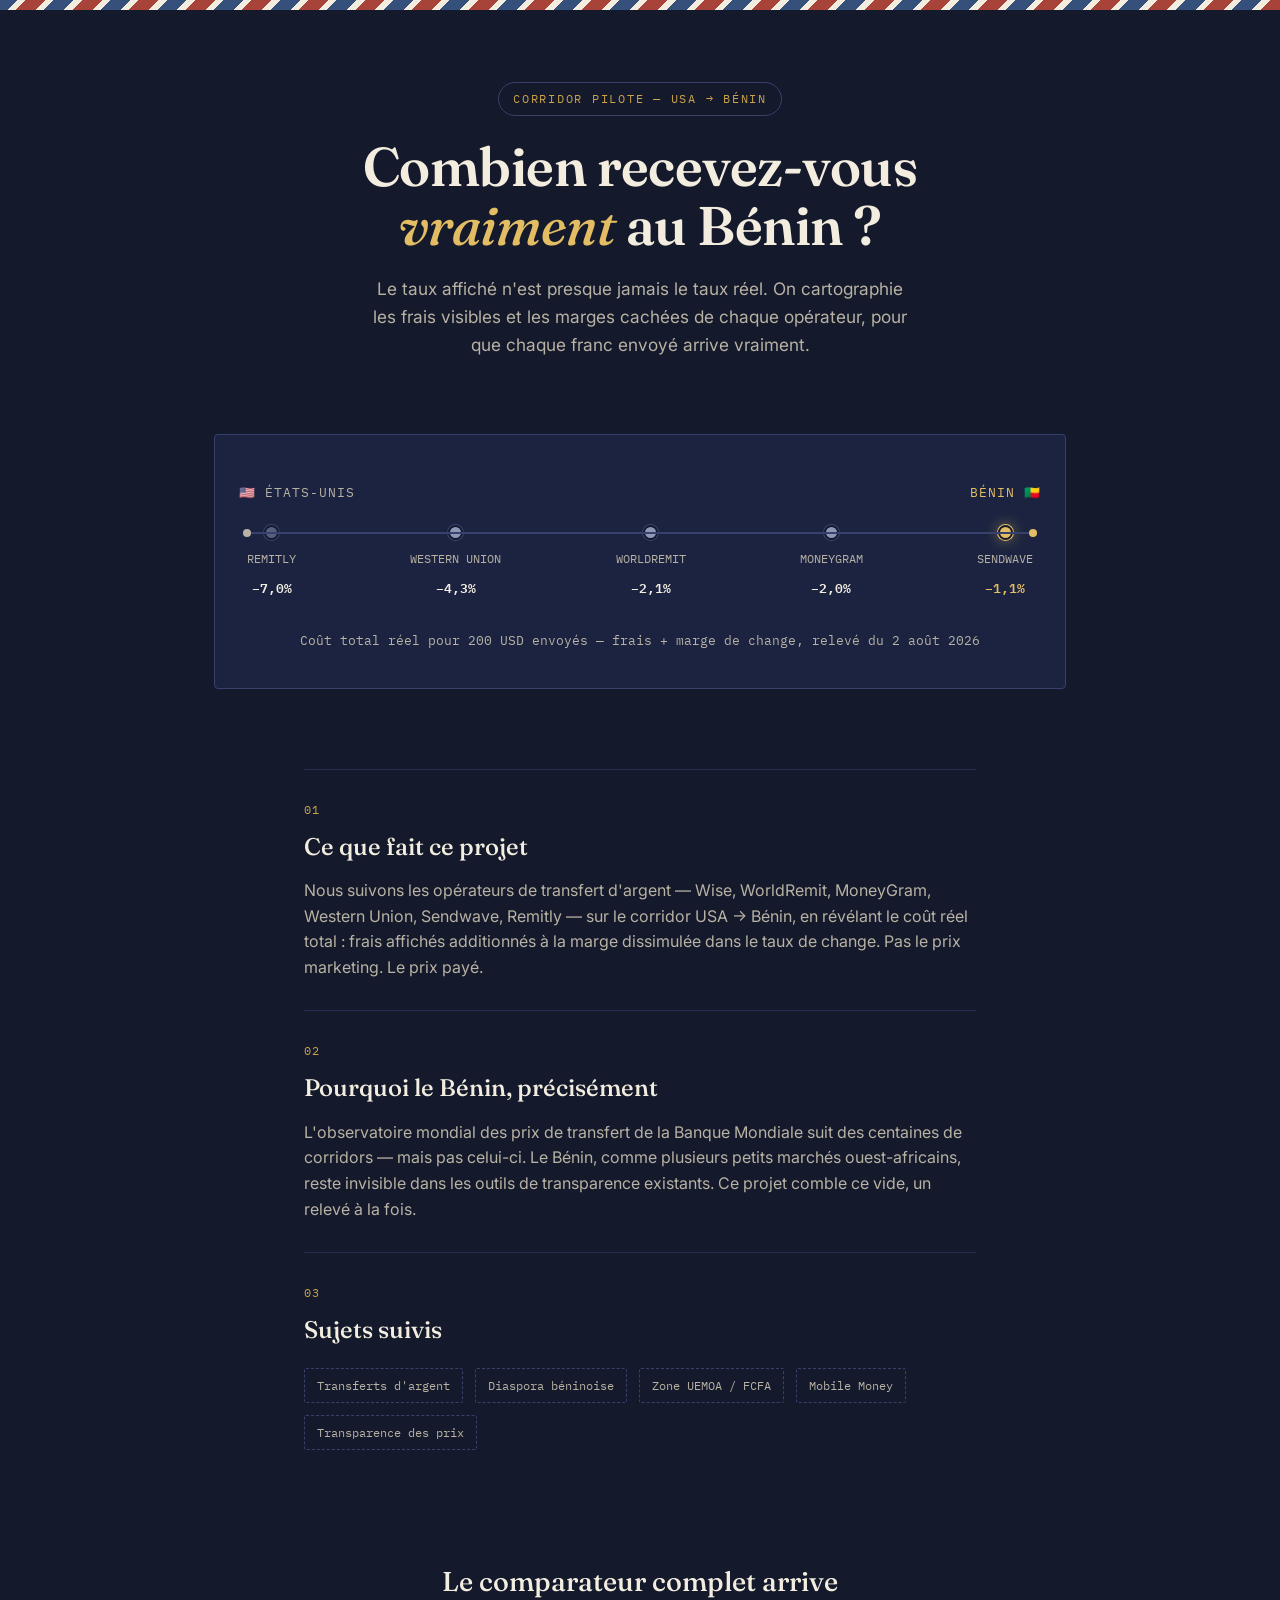
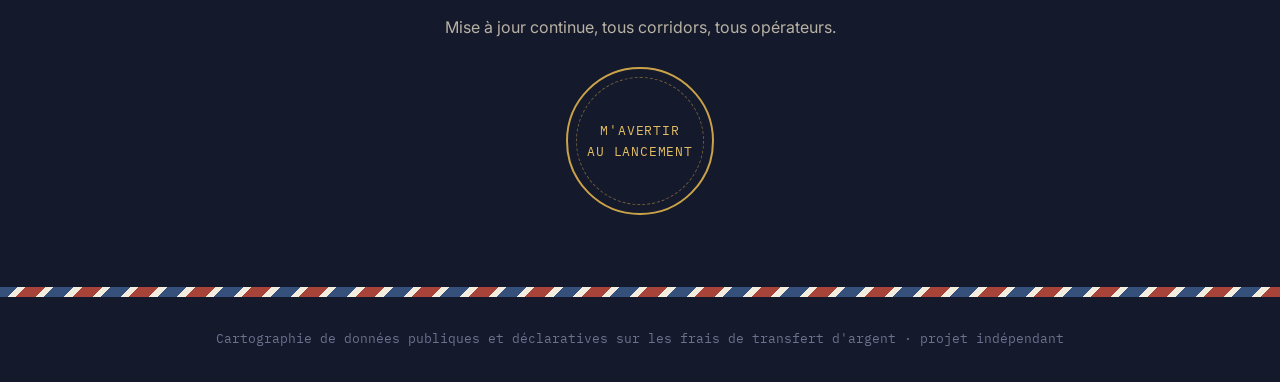
==== index.html @ c75b574a "Add initial index.html for money transfer project This HTML file provides a comprehensive layout for" ====
<!DOCTYPE html>
<html lang="fr">
<head>
<meta charset="UTF-8">
<meta name="viewport" content="width=device-width, initial-scale=1.0">
<title>Combien recevez-vous vraiment au Bénin ?</title>
<link rel="preconnect" href="https://fonts.googleapis.com">
<link rel="preconnect" href="https://fonts.gstatic.com" crossorigin>
<link href="https://fonts.googleapis.com/css2?family=Fraunces:opsz,wght@9..144,300;9..144,500;9..144,600;9..144,700&family=Inter:wght@400;500;600&family=IBM+Plex+Mono:wght@400;500;600&display=swap" rel="stylesheet">
<style>
  :root {
    --indigo-950: #14192b;
    --indigo-900: #1b2340;
    --indigo-800: #262f52;
    --indigo-700: #37416c;
    --gold: #c9a24a;
    --gold-bright: #e3bd63;
    --cowrie: #f3ede0;
    --cowrie-dim: #b8b2a4;
    --stripe-red: #a8433a;
    --stripe-blue: #35507a;
  }

  * { box-sizing: border-box; margin: 0; padding: 0; }

  @media (prefers-reduced-motion: reduce) {
    *, *::before, *::after { animation-duration: 0.01ms !important; transition-duration: 0.01ms !important; }
  }

  html { scroll-behavior: smooth; }

  body {
    font-family: 'Inter', system-ui, sans-serif;
    background: var(--indigo-950);
    color: var(--cowrie);
    line-height: 1.6;
    -webkit-font-smoothing: antialiased;
  }

  /* ---------- Bordure "par avion" — signature du design ---------- */
  .airmail-stripe {
    height: 10px;
    width: 100%;
    background: repeating-linear-gradient(
      -45deg,
      var(--stripe-red) 0px, var(--stripe-red) 14px,
      var(--cowrie) 14px, var(--cowrie) 20px,
      var(--stripe-blue) 20px, var(--stripe-blue) 34px,
      var(--cowrie) 34px, var(--cowrie) 40px
    );
  }

  a { color: inherit; }

  /* ---------- En-tête ---------- */
  header {
    padding: 72px 24px 56px;
    text-align: center;
    max-width: 720px;
    margin: 0 auto;
  }

  .eyebrow {
    font-family: 'IBM Plex Mono', monospace;
    font-size: 0.78rem;
    letter-spacing: 0.14em;
    text-transform: uppercase;
    color: var(--gold);
    margin-bottom: 22px;
    display: inline-block;
    border: 1px solid var(--indigo-700);
    padding: 6px 14px;
    border-radius: 999px;
  }

  h1 {
    font-family: 'Fraunces', serif;
    font-optical-sizing: auto;
    font-weight: 600;
    font-size: clamp(2.1rem, 5.5vw, 3.4rem);
    line-height: 1.08;
    color: var(--cowrie);
    letter-spacing: -0.01em;
  }

  h1 em {
    font-style: italic;
    font-weight: 500;
    color: var(--gold-bright);
  }

  header p.lead {
    margin-top: 20px;
    color: var(--cowrie-dim);
    font-size: 1.08rem;
    max-width: 540px;
    margin-left: auto;
    margin-right: auto;
  }

  /* ---------- Le corridor : diagramme signature ---------- */
  .corridor-section {
    max-width: 900px;
    margin: 0 auto;
    padding: 20px 24px 80px;
  }

  .corridor {
    position: relative;
    padding: 48px 24px 36px;
    background: var(--indigo-900);
    border: 1px solid var(--indigo-700);
    border-radius: 4px;
  }

  .corridor-labels {
    display: flex;
    justify-content: space-between;
    font-family: 'IBM Plex Mono', monospace;
    font-size: 0.8rem;
    letter-spacing: 0.08em;
    text-transform: uppercase;
    color: var(--cowrie-dim);
    margin-bottom: 28px;
  }
  .corridor-labels .dest { color: var(--gold-bright); }

  .route-line {
    position: relative;
    height: 2px;
    background: var(--indigo-700);
    margin: 0 8px;
  }

  .route-line::before, .route-line::after {
    content: "";
    position: absolute;
    top: 50%;
    transform: translateY(-50%);
    width: 8px;
    height: 8px;
    border-radius: 50%;
    background: var(--cowrie-dim);
  }
  .route-line::before { left: -4px; }
  .route-line::after { right: -4px; background: var(--gold-bright); }

  .waypoints {
    display: flex;
    justify-content: space-between;
    padding: 0 8px;
    margin-top: -9px;
  }

  .waypoint {
    display: flex;
    flex-direction: column;
    align-items: center;
    gap: 10px;
    animation: rise 0.6s ease backwards;
  }
  .waypoint:nth-child(1) { animation-delay: 0.05s; }
  .waypoint:nth-child(2) { animation-delay: 0.15s; }
  .waypoint:nth-child(3) { animation-delay: 0.25s; }
  .waypoint:nth-child(4) { animation-delay: 0.35s; }
  .waypoint:nth-child(5) { animation-delay: 0.45s; }

  @keyframes rise {
    from { opacity: 0; transform: translateY(10px); }
    to { opacity: 1; transform: translateY(0); }
  }

  .dot {
    width: 15px;
    height: 15px;
    border-radius: 50%;
    border: 2px solid var(--indigo-950);
    box-shadow: 0 0 0 1px var(--indigo-700);
    transition: transform 0.2s ease;
  }
  .waypoint:hover .dot { transform: scale(1.3); }

  .dot.best { background: var(--gold-bright); box-shadow: 0 0 0 1px var(--gold-bright), 0 0 14px 1px #e3bd6377; }
  .dot.mid { background: #8f97b8; }
  .dot.low { background: #565f81; }

  .waypoint .op-name {
    font-family: 'IBM Plex Mono', monospace;
    font-size: 0.72rem;
    color: var(--cowrie-dim);
    text-align: center;
  }
  .waypoint .op-cost {
    font-family: 'IBM Plex Mono', monospace;
    font-size: 0.82rem;
    font-weight: 600;
    color: var(--cowrie);
  }
  .waypoint.is-best .op-cost { color: var(--gold-bright); }

  .corridor-caption {
    text-align: center;
    font-size: 0.8rem;
    color: var(--cowrie-dim);
    margin-top: 32px;
    font-family: 'IBM Plex Mono', monospace;
  }

  /* ---------- Cartes ---------- */
  .wrap {
    max-width: 720px;
    margin: 0 auto;
    padding: 0 24px 24px;
  }

  .card {
    padding: 30px 0;
    border-top: 1px solid var(--indigo-800);
  }

  .card .num {
    font-family: 'IBM Plex Mono', monospace;
    font-size: 0.78rem;
    color: var(--gold);
    letter-spacing: 0.1em;
  }

  .card h2 {
    font-family: 'Fraunces', serif;
    font-weight: 500;
    font-size: 1.5rem;
    margin: 8px 0 12px;
    color: var(--cowrie);
  }

  .card p { color: var(--cowrie-dim); font-size: 1rem; }

  /* ---------- Timbres / sujets ---------- */
  .stamps {
    display: flex;
    flex-wrap: wrap;
    gap: 12px;
    margin-top: 18px;
  }

  .stamp {
    font-family: 'IBM Plex Mono', monospace;
    font-size: 0.75rem;
    color: var(--cowrie-dim);
    border: 1px dashed var(--indigo-700);
    padding: 7px 12px;
    border-radius: 2px;
  }

  /* ---------- CTA ---------- */
  .cta-block {
    text-align: center;
    padding: 56px 24px 72px;
  }

  .cta-block h2 {
    font-family: 'Fraunces', serif;
    font-weight: 500;
    font-size: 1.7rem;
    margin-bottom: 12px;
  }

  .cta-block p { color: var(--cowrie-dim); margin-bottom: 26px; }

  .seal {
    display: inline-flex;
    align-items: center;
    justify-content: center;
    width: 148px;
    height: 148px;
    border-radius: 50%;
    border: 2px solid var(--gold);
    color: var(--gold-bright);
    font-family: 'IBM Plex Mono', monospace;
    font-size: 0.82rem;
    text-transform: uppercase;
    letter-spacing: 0.06em;
    text-align: center;
    text-decoration: none;
    padding: 10px;
    transition: transform 0.2s ease, background 0.2s ease;
    position: relative;
  }
  .seal::before {
    content: "";
    position: absolute;
    inset: 8px;
    border: 1px dashed var(--gold);
    border-radius: 50%;
    opacity: 0.5;
  }
  .seal:hover { transform: scale(1.05); background: #c9a24a14; }
  .seal:focus-visible { outline: 2px solid var(--gold-bright); outline-offset: 4px; }

  footer {
    text-align: center;
    padding: 32px 24px;
    color: #6b7290;
    font-size: 0.8rem;
    font-family: 'IBM Plex Mono', monospace;
  }

  @media (max-width: 600px) {
    .corridor { padding: 36px 14px 28px; }
    .op-name { display: none; }
    .waypoint .op-cost { font-size: 0.7rem; }
  }
</style>
</head>
<body>

<div class="airmail-stripe"></div>

<header>
  <span class="eyebrow">Corridor pilote — USA → Bénin</span>
  <h1>Combien recevez-vous <em>vraiment</em> au Bénin ?</h1>
  <p class="lead">
    Le taux affiché n'est presque jamais le taux réel. On cartographie les frais visibles
    et les marges cachées de chaque opérateur, pour que chaque franc envoyé arrive vraiment.
  </p>
</header>

<section class="corridor-section">
  <div class="corridor">
    <div class="corridor-labels">
      <span>🇺🇸 États-Unis</span>
      <span class="dest">Bénin 🇧🇯</span>
    </div>
    <div class="route-line"></div>
    <div class="waypoints">
      <div class="waypoint">
        <div class="dot low"></div>
        <div class="op-name">REMITLY</div>
        <div class="op-cost">−7,0%</div>
      </div>
      <div class="waypoint">
        <div class="dot mid"></div>
        <div class="op-name">WESTERN UNION</div>
        <div class="op-cost">−4,3%</div>
      </div>
      <div class="waypoint">
        <div class="dot mid"></div>
        <div class="op-name">WORLDREMIT</div>
        <div class="op-cost">−2,1%</div>
      </div>
      <div class="waypoint">
        <div class="dot mid"></div>
        <div class="op-name">MONEYGRAM</div>
        <div class="op-cost">−2,0%</div>
      </div>
      <div class="waypoint is-best">
        <div class="dot best"></div>
        <div class="op-name">SENDWAVE</div>
        <div class="op-cost">−1,1%</div>
      </div>
    </div>
    <p class="corridor-caption">Coût total réel pour 200 USD envoyés — frais + marge de change, relevé du 2 août 2026</p>
  </div>
</section>

<div class="wrap">

  <div class="card">
    <div class="num">01</div>
    <h2>Ce que fait ce projet</h2>
    <p>
      Nous suivons les opérateurs de transfert d'argent — Wise, WorldRemit, MoneyGram,
      Western Union, Sendwave, Remitly — sur le corridor USA → Bénin, en révélant le coût
      réel total : frais affichés additionnés à la marge dissimulée dans le taux de change.
      Pas le prix marketing. Le prix payé.
    </p>
  </div>

  <div class="card">
    <div class="num">02</div>
    <h2>Pourquoi le Bénin, précisément</h2>
    <p>
      L'observatoire mondial des prix de transfert de la Banque Mondiale suit des centaines
      de corridors — mais pas celui-ci. Le Bénin, comme plusieurs petits marchés ouest-africains,
      reste invisible dans les outils de transparence existants. Ce projet comble ce vide,
      un relevé à la fois.
    </p>
  </div>

  <div class="card">
    <div class="num">03</div>
    <h2>Sujets suivis</h2>
    <div class="stamps">
      <span class="stamp">Transferts d'argent</span>
      <span class="stamp">Diaspora béninoise</span>
      <span class="stamp">Zone UEMOA / FCFA</span>
      <span class="stamp">Mobile Money</span>
      <span class="stamp">Transparence des prix</span>
    </div>
  </div>

</div>

<div class="cta-block">
  <h2>Le comparateur complet arrive</h2>
  <p>Mise à jour continue, tous corridors, tous opérateurs.</p>
  <a href="#" class="seal">M'avertir<br>au lancement</a>
</div>

<div class="airmail-stripe"></div>
<footer>Cartographie de données publiques et déclaratives sur les frais de transfert d'argent · projet indépendant</footer>

</body>
</html>
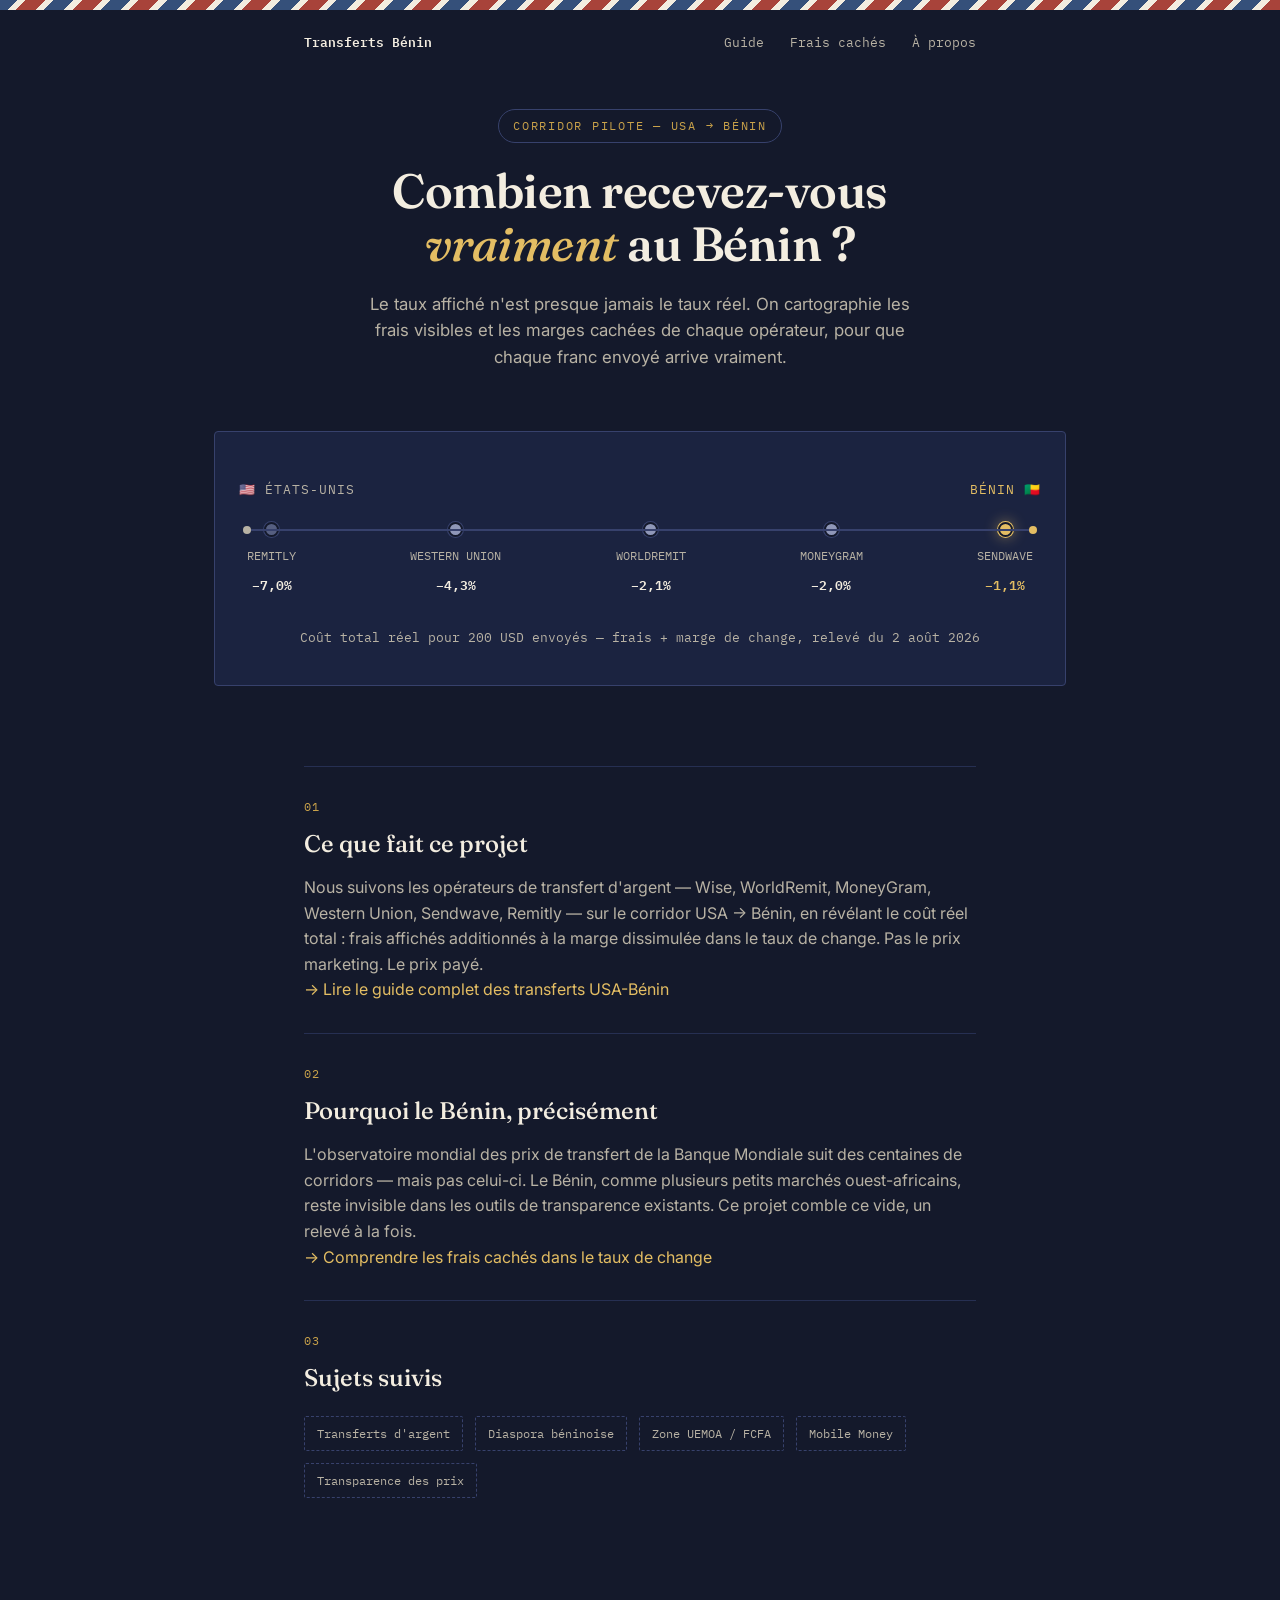
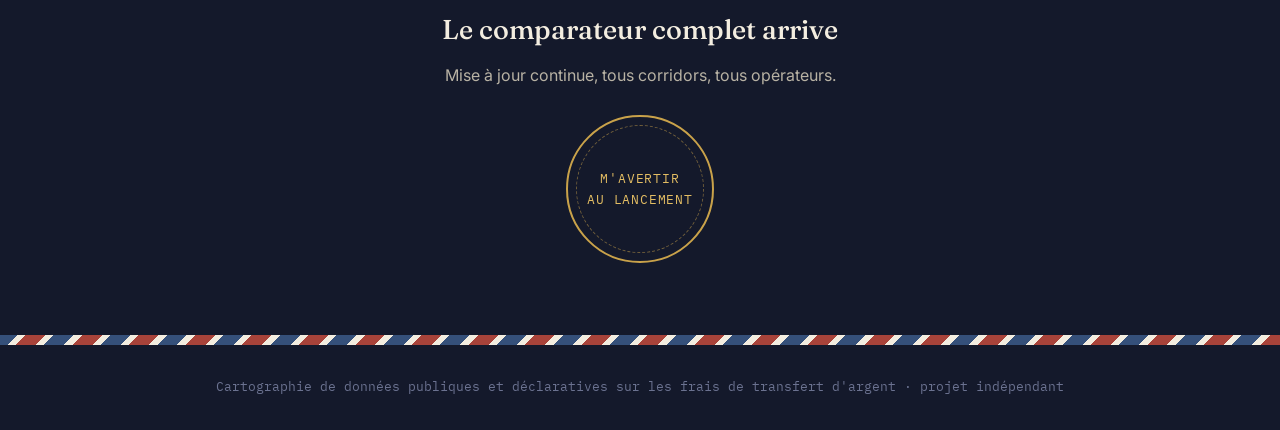
==== commit c2fdd7e9: "Refactor CSS and add site navigation Removed unused CSS styles and added navigation links." ====
--- a/index.html
+++ b/index.html
@@ -7,314 +7,45 @@
 <link rel="preconnect" href="https://fonts.googleapis.com">
 <link rel="preconnect" href="https://fonts.gstatic.com" crossorigin>
 <link href="https://fonts.googleapis.com/css2?family=Fraunces:opsz,wght@9..144,300;9..144,500;9..144,600;9..144,700&family=Inter:wght@400;500;600&family=IBM+Plex+Mono:wght@400;500;600&display=swap" rel="stylesheet">
+<link rel="stylesheet" href="style.css">
 <style>
-  :root {
-    --indigo-950: #14192b;
-    --indigo-900: #1b2340;
-    --indigo-800: #262f52;
-    --indigo-700: #37416c;
-    --gold: #c9a24a;
-    --gold-bright: #e3bd63;
-    --cowrie: #f3ede0;
-    --cowrie-dim: #b8b2a4;
-    --stripe-red: #a8433a;
-    --stripe-blue: #35507a;
-  }
-
-  * { box-sizing: border-box; margin: 0; padding: 0; }
-
-  @media (prefers-reduced-motion: reduce) {
-    *, *::before, *::after { animation-duration: 0.01ms !important; transition-duration: 0.01ms !important; }
-  }
-
-  html { scroll-behavior: smooth; }
-
-  body {
-    font-family: 'Inter', system-ui, sans-serif;
-    background: var(--indigo-950);
-    color: var(--cowrie);
-    line-height: 1.6;
-    -webkit-font-smoothing: antialiased;
-  }
-
-  /* ---------- Bordure "par avion" — signature du design ---------- */
-  .airmail-stripe {
-    height: 10px;
-    width: 100%;
-    background: repeating-linear-gradient(
-      -45deg,
-      var(--stripe-red) 0px, var(--stripe-red) 14px,
-      var(--cowrie) 14px, var(--cowrie) 20px,
-      var(--stripe-blue) 20px, var(--stripe-blue) 34px,
-      var(--cowrie) 34px, var(--cowrie) 40px
-    );
-  }
-
-  a { color: inherit; }
-
-  /* ---------- En-tête ---------- */
-  header {
-    padding: 72px 24px 56px;
-    text-align: center;
-    max-width: 720px;
-    margin: 0 auto;
-  }
-
-  .eyebrow {
-    font-family: 'IBM Plex Mono', monospace;
-    font-size: 0.78rem;
-    letter-spacing: 0.14em;
-    text-transform: uppercase;
-    color: var(--gold);
-    margin-bottom: 22px;
-    display: inline-block;
-    border: 1px solid var(--indigo-700);
-    padding: 6px 14px;
-    border-radius: 999px;
-  }
-
-  h1 {
-    font-family: 'Fraunces', serif;
-    font-optical-sizing: auto;
-    font-weight: 600;
-    font-size: clamp(2.1rem, 5.5vw, 3.4rem);
-    line-height: 1.08;
-    color: var(--cowrie);
-    letter-spacing: -0.01em;
-  }
-
-  h1 em {
-    font-style: italic;
-    font-weight: 500;
-    color: var(--gold-bright);
-  }
-
-  header p.lead {
-    margin-top: 20px;
-    color: var(--cowrie-dim);
-    font-size: 1.08rem;
-    max-width: 540px;
-    margin-left: auto;
-    margin-right: auto;
-  }
-
-  /* ---------- Le corridor : diagramme signature ---------- */
-  .corridor-section {
-    max-width: 900px;
-    margin: 0 auto;
-    padding: 20px 24px 80px;
-  }
-
-  .corridor {
-    position: relative;
-    padding: 48px 24px 36px;
-    background: var(--indigo-900);
-    border: 1px solid var(--indigo-700);
-    border-radius: 4px;
-  }
-
-  .corridor-labels {
-    display: flex;
-    justify-content: space-between;
-    font-family: 'IBM Plex Mono', monospace;
-    font-size: 0.8rem;
-    letter-spacing: 0.08em;
-    text-transform: uppercase;
-    color: var(--cowrie-dim);
-    margin-bottom: 28px;
-  }
+  .corridor-section { max-width: 900px; margin: 0 auto; padding: 20px 24px 80px; }
+  .corridor { position: relative; padding: 48px 24px 36px; background: var(--indigo-900); border: 1px solid var(--indigo-700); border-radius: 4px; }
+  .corridor-labels { display: flex; justify-content: space-between; font-family: 'IBM Plex Mono', monospace; font-size: 0.8rem; letter-spacing: 0.08em; text-transform: uppercase; color: var(--cowrie-dim); margin-bottom: 28px; }
   .corridor-labels .dest { color: var(--gold-bright); }
-
-  .route-line {
-    position: relative;
-    height: 2px;
-    background: var(--indigo-700);
-    margin: 0 8px;
-  }
-
-  .route-line::before, .route-line::after {
-    content: "";
-    position: absolute;
-    top: 50%;
-    transform: translateY(-50%);
-    width: 8px;
-    height: 8px;
-    border-radius: 50%;
-    background: var(--cowrie-dim);
-  }
+  .route-line { position: relative; height: 2px; background: var(--indigo-700); margin: 0 8px; }
+  .route-line::before, .route-line::after { content: ""; position: absolute; top: 50%; transform: translateY(-50%); width: 8px; height: 8px; border-radius: 50%; background: var(--cowrie-dim); }
   .route-line::before { left: -4px; }
   .route-line::after { right: -4px; background: var(--gold-bright); }
-
-  .waypoints {
-    display: flex;
-    justify-content: space-between;
-    padding: 0 8px;
-    margin-top: -9px;
-  }
-
-  .waypoint {
-    display: flex;
-    flex-direction: column;
-    align-items: center;
-    gap: 10px;
-    animation: rise 0.6s ease backwards;
-  }
-  .waypoint:nth-child(1) { animation-delay: 0.05s; }
-  .waypoint:nth-child(2) { animation-delay: 0.15s; }
-  .waypoint:nth-child(3) { animation-delay: 0.25s; }
-  .waypoint:nth-child(4) { animation-delay: 0.35s; }
-  .waypoint:nth-child(5) { animation-delay: 0.45s; }
-
-  @keyframes rise {
-    from { opacity: 0; transform: translateY(10px); }
-    to { opacity: 1; transform: translateY(0); }
-  }
-
-  .dot {
-    width: 15px;
-    height: 15px;
-    border-radius: 50%;
-    border: 2px solid var(--indigo-950);
-    box-shadow: 0 0 0 1px var(--indigo-700);
-    transition: transform 0.2s ease;
-  }
+  .waypoints { display: flex; justify-content: space-between; padding: 0 8px; margin-top: -9px; }
+  .waypoint { display: flex; flex-direction: column; align-items: center; gap: 10px; animation: rise 0.6s ease backwards; }
+  .waypoint:nth-child(1) { animation-delay: 0.05s; } .waypoint:nth-child(2) { animation-delay: 0.15s; }
+  .waypoint:nth-child(3) { animation-delay: 0.25s; } .waypoint:nth-child(4) { animation-delay: 0.35s; } .waypoint:nth-child(5) { animation-delay: 0.45s; }
+  @keyframes rise { from { opacity: 0; transform: translateY(10px); } to { opacity: 1; transform: translateY(0); } }
+  .dot { width: 15px; height: 15px; border-radius: 50%; border: 2px solid var(--indigo-950); box-shadow: 0 0 0 1px var(--indigo-700); transition: transform 0.2s ease; }
   .waypoint:hover .dot { transform: scale(1.3); }
-
   .dot.best { background: var(--gold-bright); box-shadow: 0 0 0 1px var(--gold-bright), 0 0 14px 1px #e3bd6377; }
   .dot.mid { background: #8f97b8; }
   .dot.low { background: #565f81; }
-
-  .waypoint .op-name {
-    font-family: 'IBM Plex Mono', monospace;
-    font-size: 0.72rem;
-    color: var(--cowrie-dim);
-    text-align: center;
-  }
-  .waypoint .op-cost {
-    font-family: 'IBM Plex Mono', monospace;
-    font-size: 0.82rem;
-    font-weight: 600;
-    color: var(--cowrie);
-  }
+  .waypoint .op-name { font-family: 'IBM Plex Mono', monospace; font-size: 0.72rem; color: var(--cowrie-dim); text-align: center; }
+  .waypoint .op-cost { font-family: 'IBM Plex Mono', monospace; font-size: 0.82rem; font-weight: 600; color: var(--cowrie); }
   .waypoint.is-best .op-cost { color: var(--gold-bright); }
-
-  .corridor-caption {
-    text-align: center;
-    font-size: 0.8rem;
-    color: var(--cowrie-dim);
-    margin-top: 32px;
-    font-family: 'IBM Plex Mono', monospace;
-  }
-
-  /* ---------- Cartes ---------- */
-  .wrap {
-    max-width: 720px;
-    margin: 0 auto;
-    padding: 0 24px 24px;
-  }
-
-  .card {
-    padding: 30px 0;
-    border-top: 1px solid var(--indigo-800);
-  }
-
-  .card .num {
-    font-family: 'IBM Plex Mono', monospace;
-    font-size: 0.78rem;
-    color: var(--gold);
-    letter-spacing: 0.1em;
-  }
-
-  .card h2 {
-    font-family: 'Fraunces', serif;
-    font-weight: 500;
-    font-size: 1.5rem;
-    margin: 8px 0 12px;
-    color: var(--cowrie);
-  }
-
-  .card p { color: var(--cowrie-dim); font-size: 1rem; }
-
-  /* ---------- Timbres / sujets ---------- */
-  .stamps {
-    display: flex;
-    flex-wrap: wrap;
-    gap: 12px;
-    margin-top: 18px;
-  }
-
-  .stamp {
-    font-family: 'IBM Plex Mono', monospace;
-    font-size: 0.75rem;
-    color: var(--cowrie-dim);
-    border: 1px dashed var(--indigo-700);
-    padding: 7px 12px;
-    border-radius: 2px;
-  }
-
-  /* ---------- CTA ---------- */
-  .cta-block {
-    text-align: center;
-    padding: 56px 24px 72px;
-  }
-
-  .cta-block h2 {
-    font-family: 'Fraunces', serif;
-    font-weight: 500;
-    font-size: 1.7rem;
-    margin-bottom: 12px;
-  }
-
-  .cta-block p { color: var(--cowrie-dim); margin-bottom: 26px; }
-
-  .seal {
-    display: inline-flex;
-    align-items: center;
-    justify-content: center;
-    width: 148px;
-    height: 148px;
-    border-radius: 50%;
-    border: 2px solid var(--gold);
-    color: var(--gold-bright);
-    font-family: 'IBM Plex Mono', monospace;
-    font-size: 0.82rem;
-    text-transform: uppercase;
-    letter-spacing: 0.06em;
-    text-align: center;
-    text-decoration: none;
-    padding: 10px;
-    transition: transform 0.2s ease, background 0.2s ease;
-    position: relative;
-  }
-  .seal::before {
-    content: "";
-    position: absolute;
-    inset: 8px;
-    border: 1px dashed var(--gold);
-    border-radius: 50%;
-    opacity: 0.5;
-  }
-  .seal:hover { transform: scale(1.05); background: #c9a24a14; }
-  .seal:focus-visible { outline: 2px solid var(--gold-bright); outline-offset: 4px; }
-
-  footer {
-    text-align: center;
-    padding: 32px 24px;
-    color: #6b7290;
-    font-size: 0.8rem;
-    font-family: 'IBM Plex Mono', monospace;
-  }
-
-  @media (max-width: 600px) {
-    .corridor { padding: 36px 14px 28px; }
-    .op-name { display: none; }
-    .waypoint .op-cost { font-size: 0.7rem; }
-  }
+  .corridor-caption { text-align: center; font-size: 0.8rem; color: var(--cowrie-dim); margin-top: 32px; font-family: 'IBM Plex Mono', monospace; }
+  @media (max-width: 600px) { .corridor { padding: 36px 14px 28px; } .op-name { display: none; } .waypoint .op-cost { font-size: 0.7rem; } }
 </style>
 </head>
 <body>
 
 <div class="airmail-stripe"></div>
+
+<nav class="sitenav">
+  <span class="brand">Transferts Bénin</span>
+  <span class="links">
+    <a href="guide.html">Guide</a>
+    <a href="frais-caches.html">Frais cachés</a>
+    <a href="a-propos.html">À propos</a>
+  </span>
+</nav>
 
 <header>
   <span class="eyebrow">Corridor pilote — USA → Bénin</span>
@@ -333,38 +64,17 @@
     </div>
     <div class="route-line"></div>
     <div class="waypoints">
-      <div class="waypoint">
-        <div class="dot low"></div>
-        <div class="op-name">REMITLY</div>
-        <div class="op-cost">−7,0%</div>
-      </div>
-      <div class="waypoint">
-        <div class="dot mid"></div>
-        <div class="op-name">WESTERN UNION</div>
-        <div class="op-cost">−4,3%</div>
-      </div>
-      <div class="waypoint">
-        <div class="dot mid"></div>
-        <div class="op-name">WORLDREMIT</div>
-        <div class="op-cost">−2,1%</div>
-      </div>
-      <div class="waypoint">
-        <div class="dot mid"></div>
-        <div class="op-name">MONEYGRAM</div>
-        <div class="op-cost">−2,0%</div>
-      </div>
-      <div class="waypoint is-best">
-        <div class="dot best"></div>
-        <div class="op-name">SENDWAVE</div>
-        <div class="op-cost">−1,1%</div>
-      </div>
+      <div class="waypoint"><div class="dot low"></div><div class="op-name">REMITLY</div><div class="op-cost">−7,0%</div></div>
+      <div class="waypoint"><div class="dot mid"></div><div class="op-name">WESTERN UNION</div><div class="op-cost">−4,3%</div></div>
+      <div class="waypoint"><div class="dot mid"></div><div class="op-name">WORLDREMIT</div><div class="op-cost">−2,1%</div></div>
+      <div class="waypoint"><div class="dot mid"></div><div class="op-name">MONEYGRAM</div><div class="op-cost">−2,0%</div></div>
+      <div class="waypoint is-best"><div class="dot best"></div><div class="op-name">SENDWAVE</div><div class="op-cost">−1,1%</div></div>
     </div>
     <p class="corridor-caption">Coût total réel pour 200 USD envoyés — frais + marge de change, relevé du 2 août 2026</p>
   </div>
 </section>
 
 <div class="wrap">
-
   <div class="card">
     <div class="num">01</div>
     <h2>Ce que fait ce projet</h2>
@@ -374,6 +84,7 @@
       réel total : frais affichés additionnés à la marge dissimulée dans le taux de change.
       Pas le prix marketing. Le prix payé.
     </p>
+    <p><a href="guide.html">→ Lire le guide complet des transferts USA-Bénin</a></p>
   </div>
 
   <div class="card">
@@ -385,6 +96,7 @@
       reste invisible dans les outils de transparence existants. Ce projet comble ce vide,
       un relevé à la fois.
     </p>
+    <p><a href="frais-caches.html">→ Comprendre les frais cachés dans le taux de change</a></p>
   </div>
 
   <div class="card">
@@ -398,7 +110,6 @@
       <span class="stamp">Transparence des prix</span>
     </div>
   </div>
-
 </div>
 
 <div class="cta-block">
--- a/style.css
+++ b/style.css
@@ -0,0 +1,209 @@
+:root {
+  --indigo-950: #14192b;
+  --indigo-900: #1b2340;
+  --indigo-800: #262f52;
+  --indigo-700: #37416c;
+  --gold: #c9a24a;
+  --gold-bright: #e3bd63;
+  --cowrie: #f3ede0;
+  --cowrie-dim: #b8b2a4;
+  --stripe-red: #a8433a;
+  --stripe-blue: #35507a;
+}
+
+* { box-sizing: border-box; margin: 0; padding: 0; }
+
+@media (prefers-reduced-motion: reduce) {
+  *, *::before, *::after { animation-duration: 0.01ms !important; transition-duration: 0.01ms !important; }
+}
+
+html { scroll-behavior: smooth; }
+
+body {
+  font-family: 'Inter', system-ui, sans-serif;
+  background: var(--indigo-950);
+  color: var(--cowrie);
+  line-height: 1.6;
+  -webkit-font-smoothing: antialiased;
+}
+
+.airmail-stripe {
+  height: 10px;
+  width: 100%;
+  background: repeating-linear-gradient(
+    -45deg,
+    var(--stripe-red) 0px, var(--stripe-red) 14px,
+    var(--cowrie) 14px, var(--cowrie) 20px,
+    var(--stripe-blue) 20px, var(--stripe-blue) 34px,
+    var(--cowrie) 34px, var(--cowrie) 40px
+  );
+}
+
+a { color: var(--gold-bright); text-decoration: none; }
+a:hover { text-decoration: underline; }
+
+/* ---------- Navigation ---------- */
+nav.sitenav {
+  max-width: 720px;
+  margin: 0 auto;
+  padding: 22px 24px 0;
+  display: flex;
+  justify-content: space-between;
+  align-items: center;
+  font-family: 'IBM Plex Mono', monospace;
+  font-size: 0.82rem;
+}
+nav.sitenav .brand { color: var(--cowrie); font-weight: 600; }
+nav.sitenav .links a {
+  color: var(--cowrie-dim);
+  margin-left: 18px;
+}
+nav.sitenav .links a:hover { color: var(--gold-bright); }
+
+/* ---------- En-tête générique ---------- */
+header {
+  padding: 56px 24px 40px;
+  text-align: center;
+  max-width: 720px;
+  margin: 0 auto;
+}
+
+.eyebrow {
+  font-family: 'IBM Plex Mono', monospace;
+  font-size: 0.78rem;
+  letter-spacing: 0.14em;
+  text-transform: uppercase;
+  color: var(--gold);
+  margin-bottom: 22px;
+  display: inline-block;
+  border: 1px solid var(--indigo-700);
+  padding: 6px 14px;
+  border-radius: 999px;
+}
+
+h1 {
+  font-family: 'Fraunces', serif;
+  font-optical-sizing: auto;
+  font-weight: 600;
+  font-size: clamp(2rem, 5.5vw, 3rem);
+  line-height: 1.1;
+  color: var(--cowrie);
+  letter-spacing: -0.01em;
+}
+
+h1 em { font-style: italic; font-weight: 500; color: var(--gold-bright); }
+
+header p.lead {
+  margin-top: 20px;
+  color: var(--cowrie-dim);
+  font-size: 1.05rem;
+  max-width: 560px;
+  margin-left: auto;
+  margin-right: auto;
+}
+
+/* ---------- Contenu article ---------- */
+.article {
+  max-width: 680px;
+  margin: 0 auto;
+  padding: 20px 24px 80px;
+}
+
+.article h2 {
+  font-family: 'Fraunces', serif;
+  font-weight: 500;
+  font-size: 1.5rem;
+  margin: 40px 0 14px;
+  color: var(--cowrie);
+}
+
+.article h2:first-child { margin-top: 0; }
+
+.article p {
+  color: var(--cowrie-dim);
+  font-size: 1.02rem;
+  margin-bottom: 16px;
+}
+
+.article strong { color: var(--cowrie); }
+
+.article table {
+  width: 100%;
+  border-collapse: collapse;
+  margin: 20px 0;
+  font-size: 0.92rem;
+}
+.article th, .article td {
+  text-align: left;
+  padding: 10px 12px;
+  border-bottom: 1px solid var(--indigo-800);
+}
+.article th {
+  font-family: 'IBM Plex Mono', monospace;
+  font-size: 0.72rem;
+  text-transform: uppercase;
+  letter-spacing: 0.06em;
+  color: var(--gold);
+}
+.article td { color: var(--cowrie-dim); }
+.article td.best { color: var(--gold-bright); font-weight: 600; }
+
+.callout {
+  background: var(--indigo-900);
+  border: 1px solid var(--indigo-700);
+  border-left: 3px solid var(--gold);
+  border-radius: 4px;
+  padding: 18px 20px;
+  margin: 24px 0;
+  font-size: 0.95rem;
+  color: var(--cowrie-dim);
+}
+
+.article ol, .article ul {
+  color: var(--cowrie-dim);
+  margin: 0 0 16px 20px;
+}
+.article li { margin-bottom: 8px; }
+
+/* ---------- Cartes (page d'accueil) ---------- */
+.wrap { max-width: 720px; margin: 0 auto; padding: 0 24px 24px; }
+.card { padding: 30px 0; border-top: 1px solid var(--indigo-800); }
+.card .num { font-family: 'IBM Plex Mono', monospace; font-size: 0.78rem; color: var(--gold); letter-spacing: 0.1em; }
+.card h2 { font-family: 'Fraunces', serif; font-weight: 500; font-size: 1.5rem; margin: 8px 0 12px; color: var(--cowrie); }
+.card p { color: var(--cowrie-dim); font-size: 1rem; }
+
+.stamps { display: flex; flex-wrap: wrap; gap: 12px; margin-top: 18px; }
+.stamp {
+  font-family: 'IBM Plex Mono', monospace;
+  font-size: 0.75rem;
+  color: var(--cowrie-dim);
+  border: 1px dashed var(--indigo-700);
+  padding: 7px 12px;
+  border-radius: 2px;
+}
+
+/* ---------- CTA ---------- */
+.cta-block { text-align: center; padding: 56px 24px 72px; }
+.cta-block h2 { font-family: 'Fraunces', serif; font-weight: 500; font-size: 1.7rem; margin-bottom: 12px; }
+.cta-block p { color: var(--cowrie-dim); margin-bottom: 26px; }
+
+.seal {
+  display: inline-flex; align-items: center; justify-content: center;
+  width: 148px; height: 148px; border-radius: 50%;
+  border: 2px solid var(--gold); color: var(--gold-bright);
+  font-family: 'IBM Plex Mono', monospace; font-size: 0.82rem;
+  text-transform: uppercase; letter-spacing: 0.06em; text-align: center;
+  text-decoration: none; padding: 10px;
+  transition: transform 0.2s ease, background 0.2s ease; position: relative;
+}
+.seal::before { content: ""; position: absolute; inset: 8px; border: 1px dashed var(--gold); border-radius: 50%; opacity: 0.5; }
+.seal:hover { transform: scale(1.05); background: #c9a24a14; text-decoration: none; }
+.seal:focus-visible { outline: 2px solid var(--gold-bright); outline-offset: 4px; }
+
+footer {
+  text-align: center;
+  padding: 32px 24px;
+  color: #6b7290;
+  font-size: 0.8rem;
+  font-family: 'IBM Plex Mono', monospace;
+}
